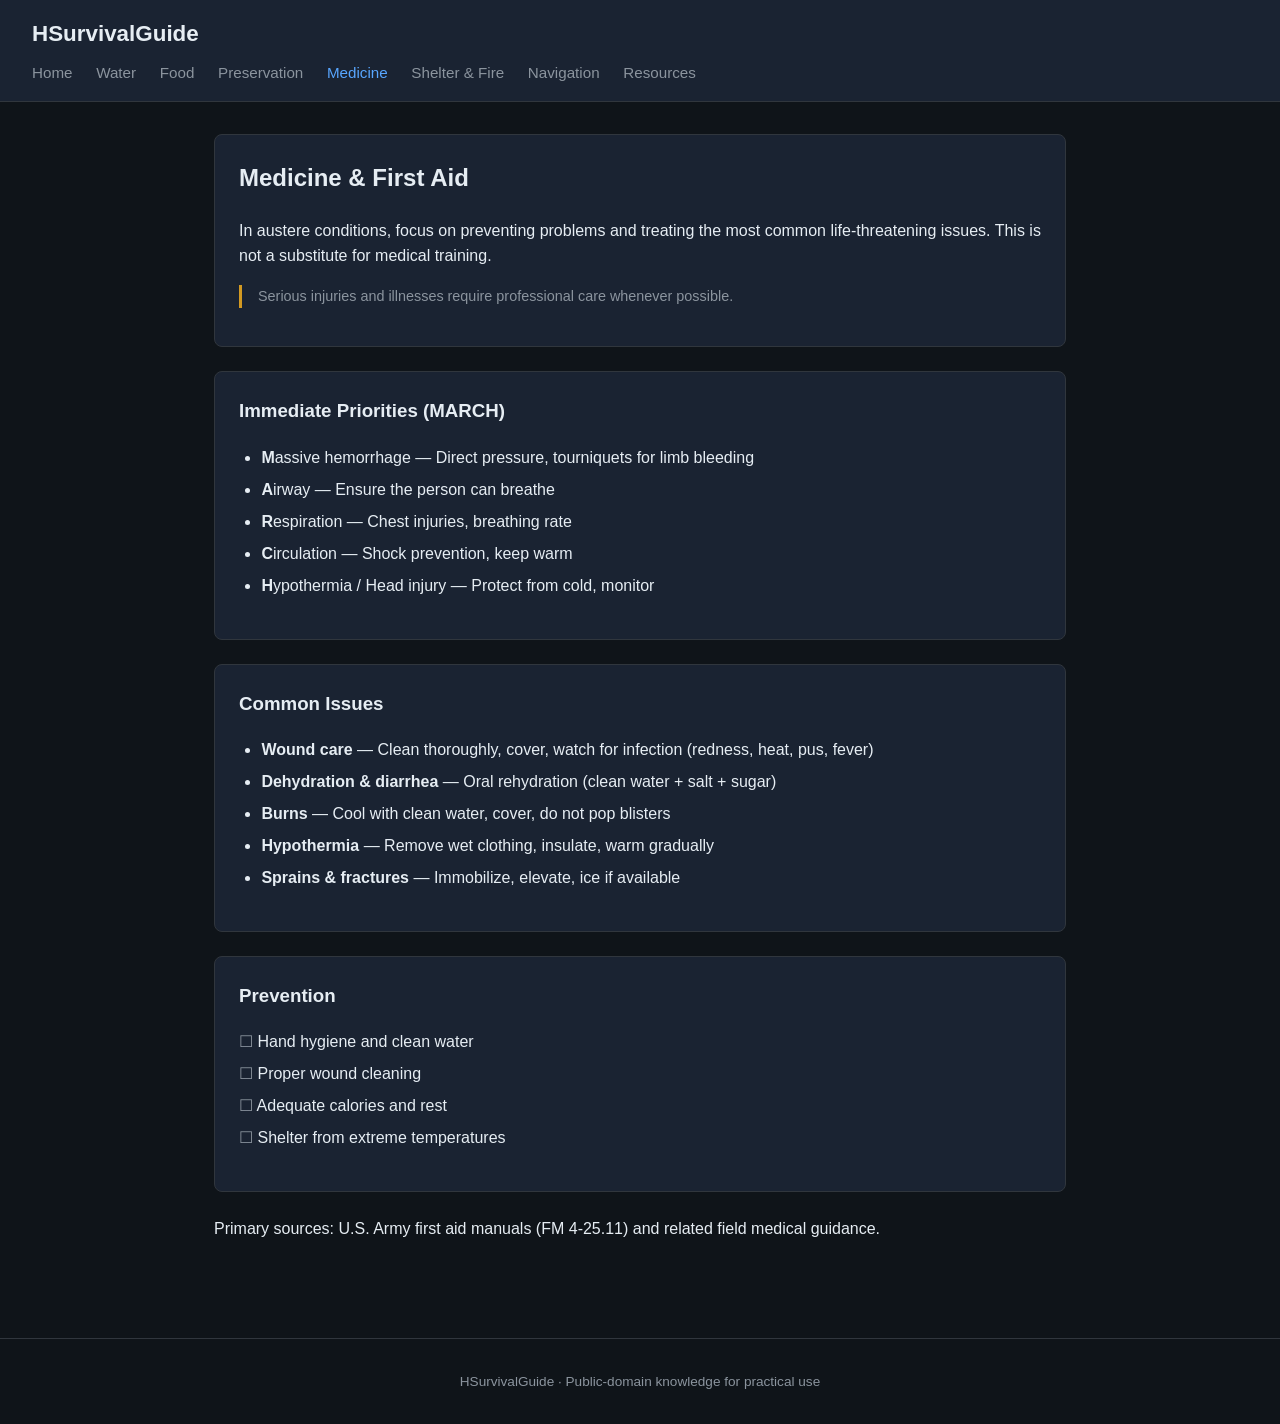
==== medicine.html @ 229112b4 "Add medicine and first aid page" ====
<!DOCTYPE html>
<html lang="en">
<head>
  <meta charset="UTF-8">
  <meta name="viewport" content="width=device-width, initial-scale=1.0">
  <title>Medicine – HSurvivalGuide</title>
  <link rel="stylesheet" href="css/style.css">
</head>
<body>
  <header>
    <h1><a href="index.html">HSurvivalGuide</a></h1>
    <nav>
      <a href="index.html">Home</a>
      <a href="water.html">Water</a>
      <a href="food.html">Food</a>
      <a href="preservation.html">Preservation</a>
      <a href="medicine.html" class="active">Medicine</a>
      <a href="shelter.html">Shelter & Fire</a>
      <a href="navigation.html">Navigation</a>
      <a href="resources.html">Resources</a>
    </nav>
  </header>

  <div class="container">
    <div class="card">
      <h2>Medicine & First Aid</h2>
      <p>In austere conditions, focus on preventing problems and treating the most common life-threatening issues. This is not a substitute for medical training.</p>
      <p class="warning">Serious injuries and illnesses require professional care whenever possible.</p>
    </div>

    <div class="card">
      <h3>Immediate Priorities (MARCH)</h3>
      <ul>
        <li><strong>M</strong>assive hemorrhage — Direct pressure, tourniquets for limb bleeding</li>
        <li><strong>A</strong>irway — Ensure the person can breathe</li>
        <li><strong>R</strong>espiration — Chest injuries, breathing rate</li>
        <li><strong>C</strong>irculation — Shock prevention, keep warm</li>
        <li><strong>H</strong>ypothermia / Head injury — Protect from cold, monitor</li>
      </ul>
    </div>

    <div class="card">
      <h3>Common Issues</h3>
      <ul>
        <li><strong>Wound care</strong> — Clean thoroughly, cover, watch for infection (redness, heat, pus, fever)</li>
        <li><strong>Dehydration & diarrhea</strong> — Oral rehydration (clean water + salt + sugar)</li>
        <li><strong>Burns</strong> — Cool with clean water, cover, do not pop blisters</li>
        <li><strong>Hypothermia</strong> — Remove wet clothing, insulate, warm gradually</li>
        <li><strong>Sprains & fractures</strong> — Immobilize, elevate, ice if available</li>
      </ul>
    </div>

    <div class="card">
      <h3>Prevention</h3>
      <ul class="checklist">
        <li>Hand hygiene and clean water</li>
        <li>Proper wound cleaning</li>
        <li>Adequate calories and rest</li>
        <li>Shelter from extreme temperatures</li>
      </ul>
    </div>

    <p>Primary sources: U.S. Army first aid manuals (FM 4-25.11) and related field medical guidance.</p>
  </div>

  <footer>
    HSurvivalGuide · Public-domain knowledge for practical use
  </footer>
</body>
</html>
---- css/style.css ----
/* HSurvivalGuide - Clean, practical styling */
:root {
  --bg: #0f1419;
  --card: #1a2332;
  --text: #e6edf3;
  --muted: #8b949e;
  --accent: #58a6ff;
  --accent-hover: #79b8ff;
  --border: #30363d;
  --success: #3fb950;
  --warning: #d29922;
}

* { box-sizing: border-box; }
body {
  margin: 0;
  font-family: -apple-system, BlinkMacSystemFont, 'Segoe UI', Roboto, sans-serif;
  background: var(--bg);
  color: var(--text);
  line-height: 1.6;
}

header {
  background: var(--card);
  border-bottom: 1px solid var(--border);
  padding: 1rem 2rem;
  position: sticky;
  top: 0;
  z-index: 100;
}
header h1 { margin: 0; font-size: 1.4rem; }
header h1 a { color: var(--text); text-decoration: none; }
nav { margin-top: 0.5rem; }
nav a {
  color: var(--muted);
  text-decoration: none;
  margin-right: 1.2rem;
  font-size: 0.95rem;
}
nav a:hover, nav a.active { color: var(--accent); }

.container { max-width: 900px; margin: 0 auto; padding: 2rem 1.5rem; }

.card {
  background: var(--card);
  border: 1px solid var(--border);
  border-radius: 8px;
  padding: 1.5rem;
  margin-bottom: 1.5rem;
}
.card h2, .card h3 { margin-top: 0; }

.grid {
  display: grid;
  grid-template-columns: repeat(auto-fit, minmax(250px, 1fr));
  gap: 1rem;
}
.grid a {
  display: block;
  background: var(--card);
  border: 1px solid var(--border);
  border-radius: 8px;
  padding: 1.25rem;
  text-decoration: none;
  color: var(--text);
  transition: border-color 0.15s;
}
.grid a:hover { border-color: var(--accent); }
.grid a strong { display: block; margin-bottom: 0.3rem; color: var(--accent); }

ul, ol { padding-left: 1.4rem; }
li { margin-bottom: 0.4rem; }

a { color: var(--accent); }
a:hover { color: var(--accent-hover); }

.checklist { list-style: none; padding-left: 0; }
.checklist li::before { content: "☐ "; color: var(--muted); }

.warning { border-left: 3px solid var(--warning); padding-left: 1rem; color: var(--muted); font-size: 0.9rem; }

footer {
  text-align: center;
  padding: 2rem;
  color: var(--muted);
  font-size: 0.85rem;
  border-top: 1px solid var(--border);
  margin-top: 3rem;
}

@media (max-width: 600px) {
  header { padding: 1rem; }
  nav a { display: inline-block; margin-bottom: 0.5rem; }
}
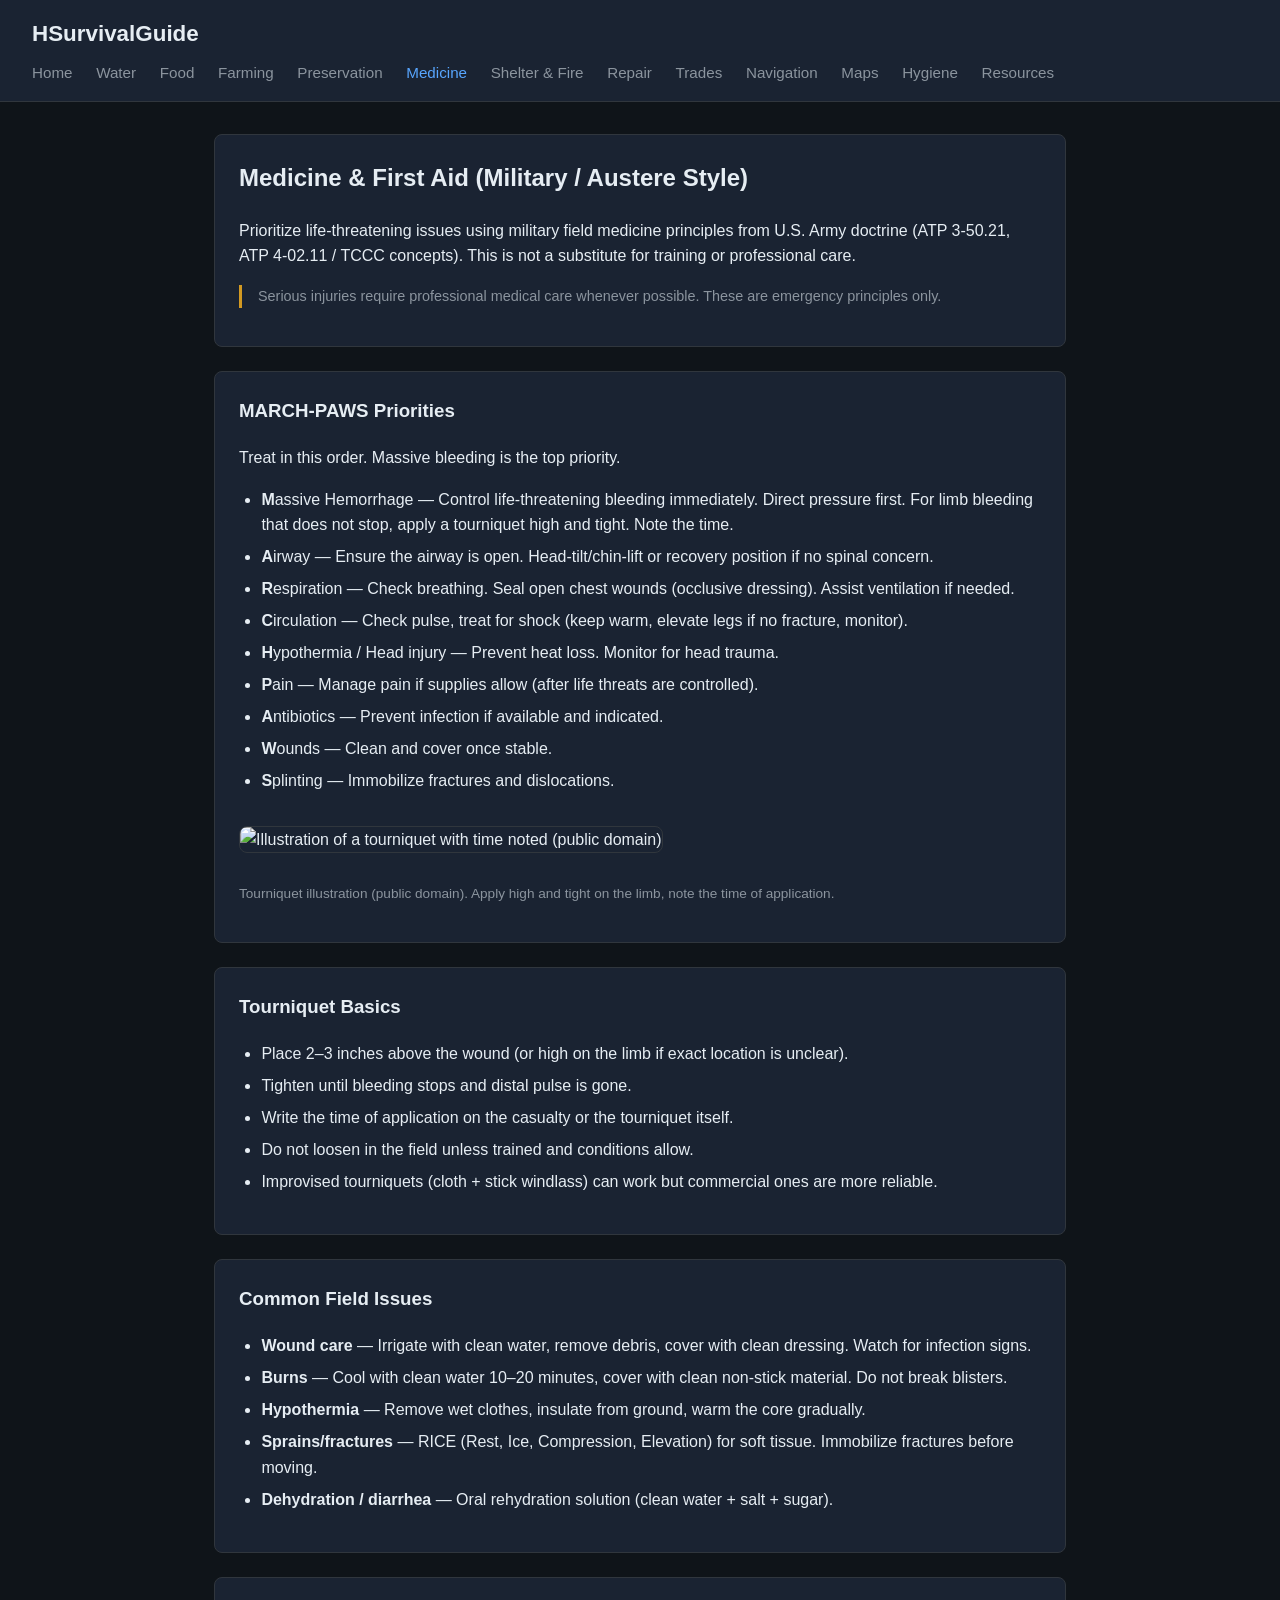
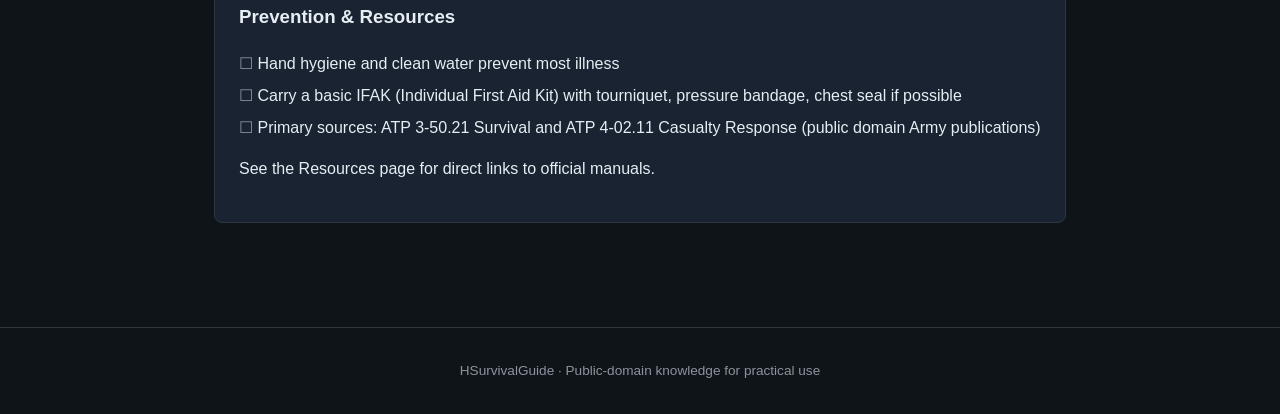
==== commit 5e98b771: "Expand medicine page with military field care and images" ====
--- a/medicine.html
+++ b/medicine.html
@@ -5,6 +5,9 @@
   <meta name="viewport" content="width=device-width, initial-scale=1.0">
   <title>Medicine – HSurvivalGuide</title>
   <link rel="stylesheet" href="css/style.css">
+  <style>
+    .med-img { max-width: 100%; height: auto; border-radius: 8px; margin: 1rem 0; border: 1px solid var(--border); }
+  </style>
 </head>
 <body>
   <header>
@@ -13,54 +16,75 @@
       <a href="index.html">Home</a>
       <a href="water.html">Water</a>
       <a href="food.html">Food</a>
+      <a href="farming.html">Farming</a>
       <a href="preservation.html">Preservation</a>
       <a href="medicine.html" class="active">Medicine</a>
       <a href="shelter.html">Shelter & Fire</a>
+      <a href="repair.html">Repair</a>
+      <a href="trades.html">Trades</a>
       <a href="navigation.html">Navigation</a>
+      <a href="maps.html">Maps</a>
+      <a href="hygiene.html">Hygiene</a>
       <a href="resources.html">Resources</a>
     </nav>
   </header>
 
   <div class="container">
     <div class="card">
-      <h2>Medicine & First Aid</h2>
-      <p>In austere conditions, focus on preventing problems and treating the most common life-threatening issues. This is not a substitute for medical training.</p>
-      <p class="warning">Serious injuries and illnesses require professional care whenever possible.</p>
+      <h2>Medicine & First Aid (Military / Austere Style)</h2>
+      <p>Prioritize life-threatening issues using military field medicine principles from U.S. Army doctrine (ATP 3-50.21, ATP 4-02.11 / TCCC concepts). This is not a substitute for training or professional care.</p>
+      <p class="warning">Serious injuries require professional medical care whenever possible. These are emergency principles only.</p>
     </div>
 
     <div class="card">
-      <h3>Immediate Priorities (MARCH)</h3>
+      <h3>MARCH-PAWS Priorities</h3>
+      <p>Treat in this order. Massive bleeding is the top priority.</p>
       <ul>
-        <li><strong>M</strong>assive hemorrhage — Direct pressure, tourniquets for limb bleeding</li>
-        <li><strong>A</strong>irway — Ensure the person can breathe</li>
-        <li><strong>R</strong>espiration — Chest injuries, breathing rate</li>
-        <li><strong>C</strong>irculation — Shock prevention, keep warm</li>
-        <li><strong>H</strong>ypothermia / Head injury — Protect from cold, monitor</li>
+        <li><strong>M</strong>assive Hemorrhage — Control life-threatening bleeding immediately. Direct pressure first. For limb bleeding that does not stop, apply a tourniquet high and tight. Note the time.</li>
+        <li><strong>A</strong>irway — Ensure the airway is open. Head-tilt/chin-lift or recovery position if no spinal concern.</li>
+        <li><strong>R</strong>espiration — Check breathing. Seal open chest wounds (occlusive dressing). Assist ventilation if needed.</li>
+        <li><strong>C</strong>irculation — Check pulse, treat for shock (keep warm, elevate legs if no fracture, monitor).</li>
+        <li><strong>H</strong>ypothermia / Head injury — Prevent heat loss. Monitor for head trauma.</li>
+        <li><strong>P</strong>ain — Manage pain if supplies allow (after life threats are controlled).</li>
+        <li><strong>A</strong>ntibiotics — Prevent infection if available and indicated.</li>
+        <li><strong>W</strong>ounds — Clean and cover once stable.</li>
+        <li><strong>S</strong>plinting — Immobilize fractures and dislocations.</li>
+      </ul>
+      <img class="med-img" src="https://upload.wikimedia.org/wikipedia/commons/thumb/f/f4/Tourniquet.png/640px-Tourniquet.png" alt="Illustration of a tourniquet with time noted (public domain)">
+      <p style="font-size:0.85rem; color:var(--muted);">Tourniquet illustration (public domain). Apply high and tight on the limb, note the time of application.</p>
+    </div>
+
+    <div class="card">
+      <h3>Tourniquet Basics</h3>
+      <ul>
+        <li>Place 2–3 inches above the wound (or high on the limb if exact location is unclear).</li>
+        <li>Tighten until bleeding stops and distal pulse is gone.</li>
+        <li>Write the time of application on the casualty or the tourniquet itself.</li>
+        <li>Do not loosen in the field unless trained and conditions allow.</li>
+        <li>Improvised tourniquets (cloth + stick windlass) can work but commercial ones are more reliable.</li>
       </ul>
     </div>
 
     <div class="card">
-      <h3>Common Issues</h3>
+      <h3>Common Field Issues</h3>
       <ul>
-        <li><strong>Wound care</strong> — Clean thoroughly, cover, watch for infection (redness, heat, pus, fever)</li>
-        <li><strong>Dehydration & diarrhea</strong> — Oral rehydration (clean water + salt + sugar)</li>
-        <li><strong>Burns</strong> — Cool with clean water, cover, do not pop blisters</li>
-        <li><strong>Hypothermia</strong> — Remove wet clothing, insulate, warm gradually</li>
-        <li><strong>Sprains & fractures</strong> — Immobilize, elevate, ice if available</li>
+        <li><strong>Wound care</strong> — Irrigate with clean water, remove debris, cover with clean dressing. Watch for infection signs.</li>
+        <li><strong>Burns</strong> — Cool with clean water 10–20 minutes, cover with clean non-stick material. Do not break blisters.</li>
+        <li><strong>Hypothermia</strong> — Remove wet clothes, insulate from ground, warm the core gradually.</li>
+        <li><strong>Sprains/fractures</strong> — RICE (Rest, Ice, Compression, Elevation) for soft tissue. Immobilize fractures before moving.</li>
+        <li><strong>Dehydration / diarrhea</strong> — Oral rehydration solution (clean water + salt + sugar).</li>
       </ul>
     </div>
 
     <div class="card">
-      <h3>Prevention</h3>
+      <h3>Prevention & Resources</h3>
       <ul class="checklist">
-        <li>Hand hygiene and clean water</li>
-        <li>Proper wound cleaning</li>
-        <li>Adequate calories and rest</li>
-        <li>Shelter from extreme temperatures</li>
+        <li>Hand hygiene and clean water prevent most illness</li>
+        <li>Carry a basic IFAK (Individual First Aid Kit) with tourniquet, pressure bandage, chest seal if possible</li>
+        <li>Primary sources: ATP 3-50.21 Survival and ATP 4-02.11 Casualty Response (public domain Army publications)</li>
       </ul>
+      <p>See the Resources page for direct links to official manuals.</p>
     </div>
-
-    <p>Primary sources: U.S. Army first aid manuals (FM 4-25.11) and related field medical guidance.</p>
   </div>
 
   <footer>
